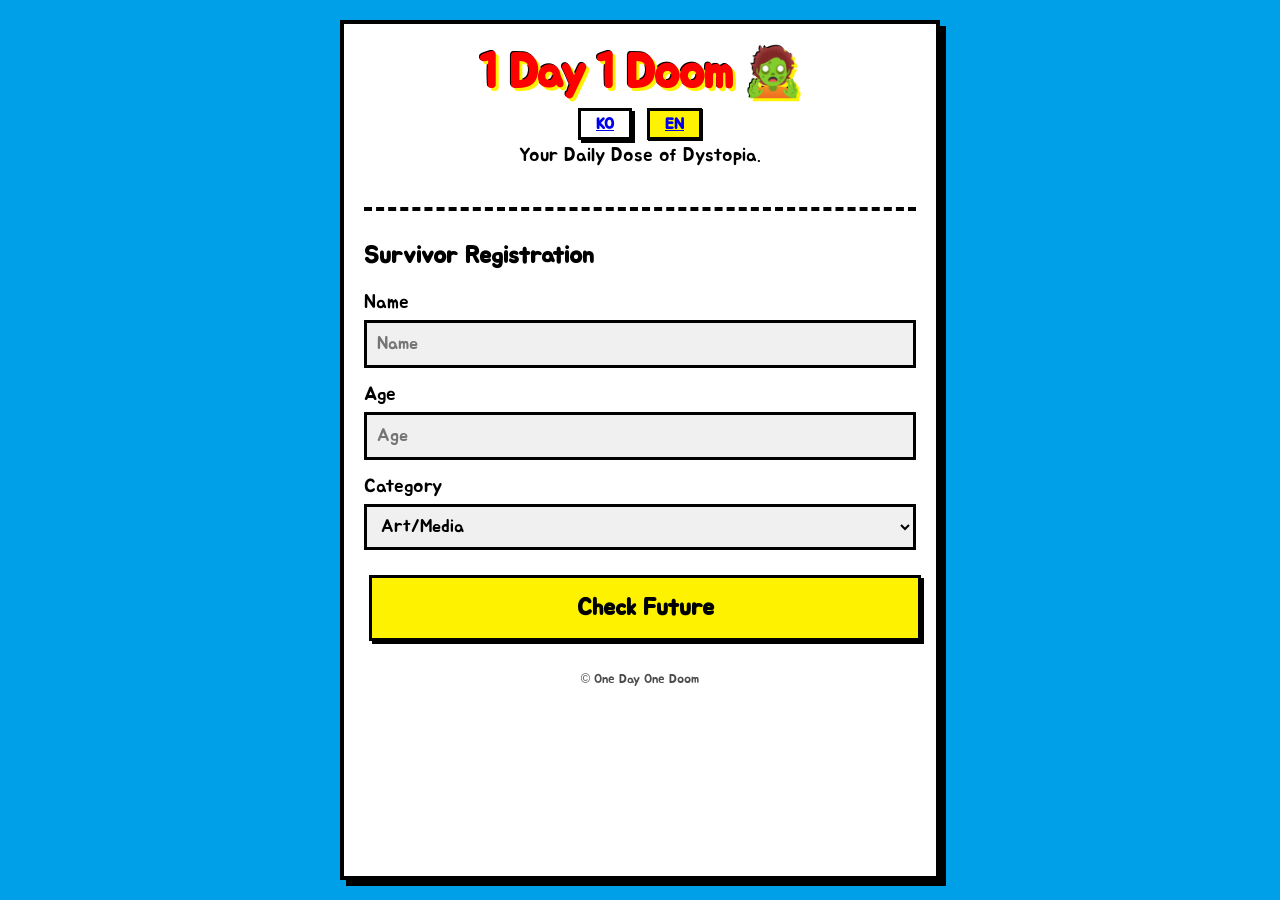
==== docs/index.html @ dca524b6 "feat: Implement bilingual support with /ko and /en structure" ====
<!DOCTYPE html>
<html lang="en">

<head>
    <meta charset="UTF-8">
    <meta name="viewport" content="width=device-width, initial-scale=1.0">
    <title>One Day One Doom</title>

    <!-- Default OG Tags (Generic/English) -->
    <meta property="og:type" content="website">
    <meta property="og:url" content="https://1day1doom.com/">
    <meta property="og:title" content="1 Day 1 Doom 🧟">
    <meta property="og:description" content="Your Daily Dose of Dystopia. Delivering your doom today.">
    <meta property="og:image" content="https://1day1doom.com/public/og-image.jpg">
    <meta property="og:image:width" content="1200">
    <meta property="og:image:height" content="630">

    <script>
        // Redirect based on browser language
        const lang = navigator.language || navigator.userLanguage;
        if (lang.toLowerCase().startsWith('ko')) {
            window.location.replace('./ko/');
        } else {
            window.location.replace('./en/');
        }
    </script>
</head>

<body>
    <p>Redirecting to your language...</p>
</body>

</html>
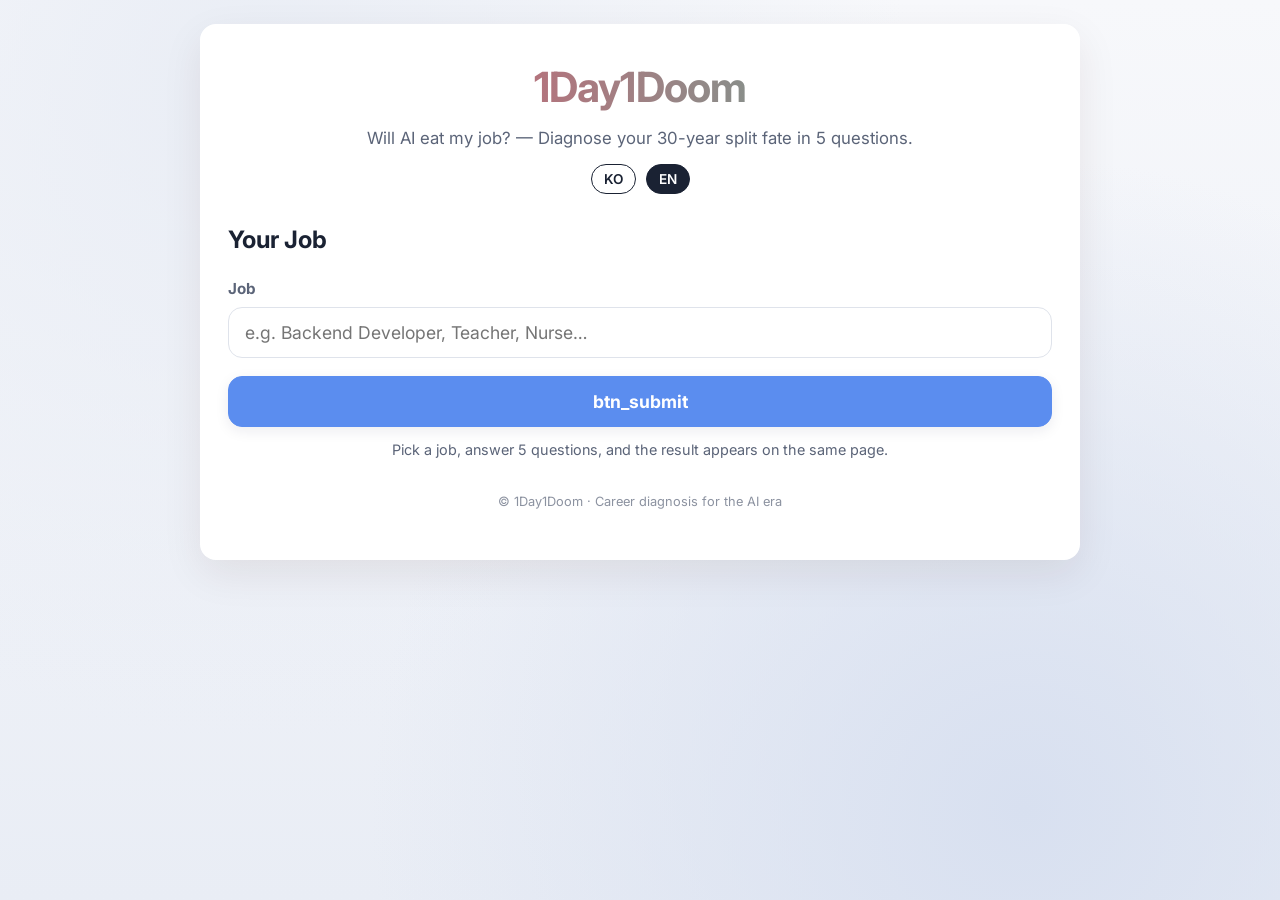
==== commit bb0ecbe6: "Drop images, single-page layout, 12 jobs, 3-locale styling, kill Python pipeline UX changes - Drop a" ====
--- a/docs/index.html
+++ b/docs/index.html
@@ -4,30 +4,34 @@
 <head>
     <meta charset="UTF-8">
     <meta name="viewport" content="width=device-width, initial-scale=1.0">
-    <title>One Day One Doom</title>
+    <title>1Day1Doom — Will AI eat your job?</title>
 
-    <!-- Default OG Tags (Generic/English) -->
     <meta property="og:type" content="website">
     <meta property="og:url" content="https://1day1doom.com/">
-    <meta property="og:title" content="1 Day 1 Doom 🧟">
-    <meta property="og:description" content="Your Daily Dose of Dystopia. Delivering your doom today.">
+    <meta property="og:title" content="1Day1Doom — Will AI eat your job?">
+    <meta property="og:description" content="Diagnose your 30-year split fate in 5 questions. Doom or Bloom?">
     <meta property="og:image" content="https://1day1doom.com/public/og-image.jpg">
     <meta property="og:image:width" content="1200">
     <meta property="og:image:height" content="630">
 
+    <script async src="https://pagead2.googlesyndication.com/pagead/js/adsbygoogle.js?client=ca-pub-6334819180242631"
+        crossorigin="anonymous"></script>
+
     <script>
-        // Redirect based on browser language
-        const lang = navigator.language || navigator.userLanguage;
-        if (lang.toLowerCase().startsWith('ko')) {
-            window.location.replace('./ko/');
-        } else {
-            window.location.replace('./en/');
-        }
+        // Redirect based on browser language. Preserve any URL query params (?job=&persona=)
+        // so deep links from share land on the right localized page with correct state.
+        (function () {
+            const lang = (navigator.language || navigator.userLanguage || "en").toLowerCase();
+            let target = "./en/";
+            if (lang.startsWith("ko")) target = "./ko/";
+            else if (lang.startsWith("ja")) target = "./ja/";
+            window.location.replace(target + window.location.search + window.location.hash);
+        })();
     </script>
 </head>
 
 <body>
-    <p>Redirecting to your language...</p>
+    <p>Redirecting to your language…</p>
 </body>
 
-</html>+</html>
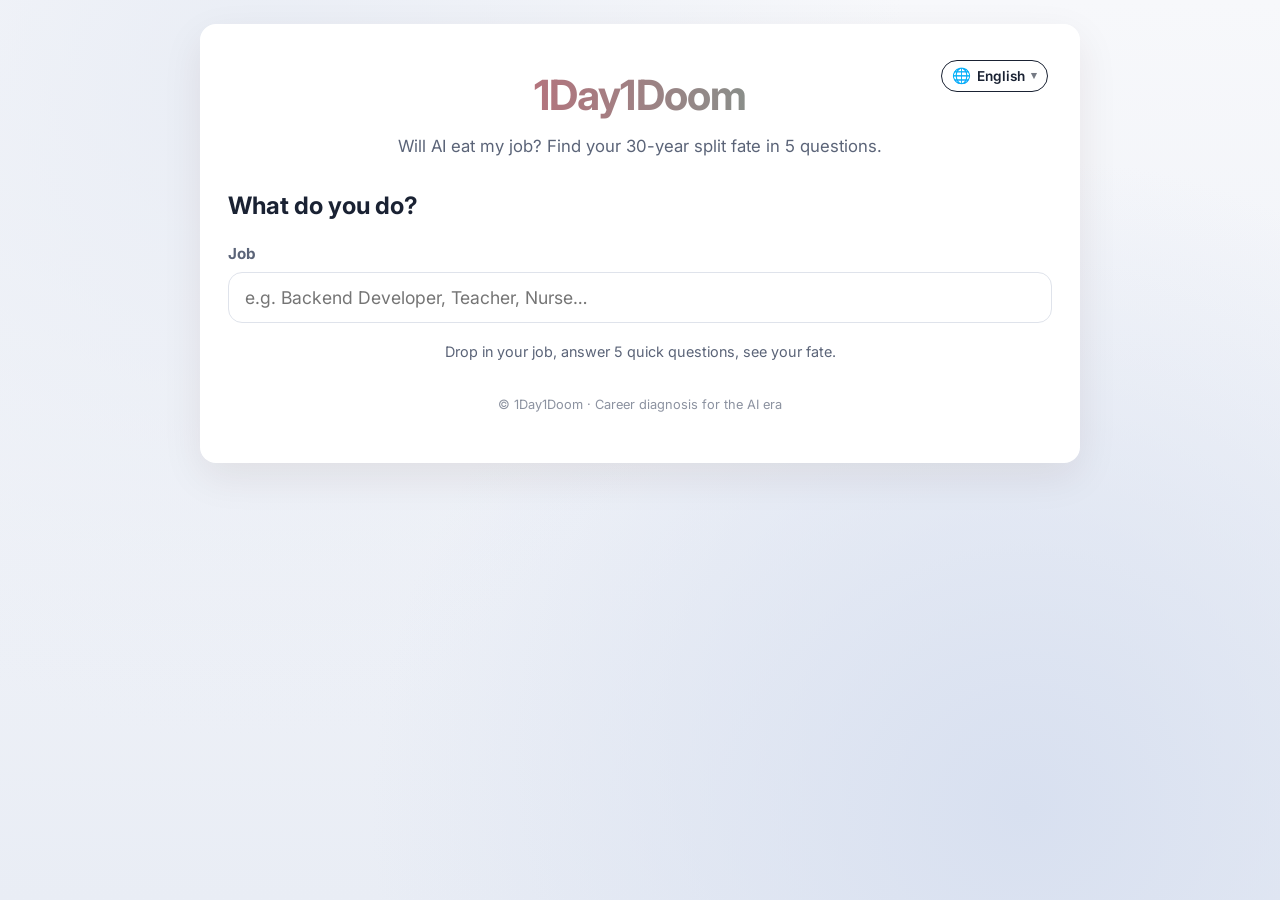
==== commit 089847ee: "Tone polish across 6 locales + de-fatalize bias_label + favicon UI/quiz copy reworked from 7 expert " ====
--- a/docs/index.html
+++ b/docs/index.html
@@ -4,12 +4,13 @@
 <head>
     <meta charset="UTF-8">
     <meta name="viewport" content="width=device-width, initial-scale=1.0">
-    <title>1Day1Doom — Will AI eat your job?</title>
+    <title>1Day1Doom — Will AI eat my job?</title>
+    <link rel="icon" type="image/svg+xml" href="public/favicon.svg">
 
     <meta property="og:type" content="website">
     <meta property="og:url" content="https://1day1doom.com/">
-    <meta property="og:title" content="1Day1Doom — Will AI eat your job?">
-    <meta property="og:description" content="Diagnose your 30-year split fate in 5 questions. Doom or Bloom?">
+    <meta property="og:title" content="1Day1Doom — Will AI eat my job?">
+    <meta property="og:description" content="Find your 30-year split fate in 5 questions. Doom or Bloom?">
     <meta property="og:image" content="https://1day1doom.com/public/og-image.jpg">
     <meta property="og:image:width" content="1200">
     <meta property="og:image:height" content="630">
@@ -25,6 +26,9 @@
             let target = "./en/";
             if (lang.startsWith("ko")) target = "./ko/";
             else if (lang.startsWith("ja")) target = "./ja/";
+            else if (lang.startsWith("zh-tw") || lang.startsWith("zh-hk") || lang.startsWith("zh-mo")) target = "./zh-tw/";
+            else if (lang.startsWith("es")) target = "./es/";
+            else if (lang.startsWith("de")) target = "./de/";
             window.location.replace(target + window.location.search + window.location.hash);
         })();
     </script>
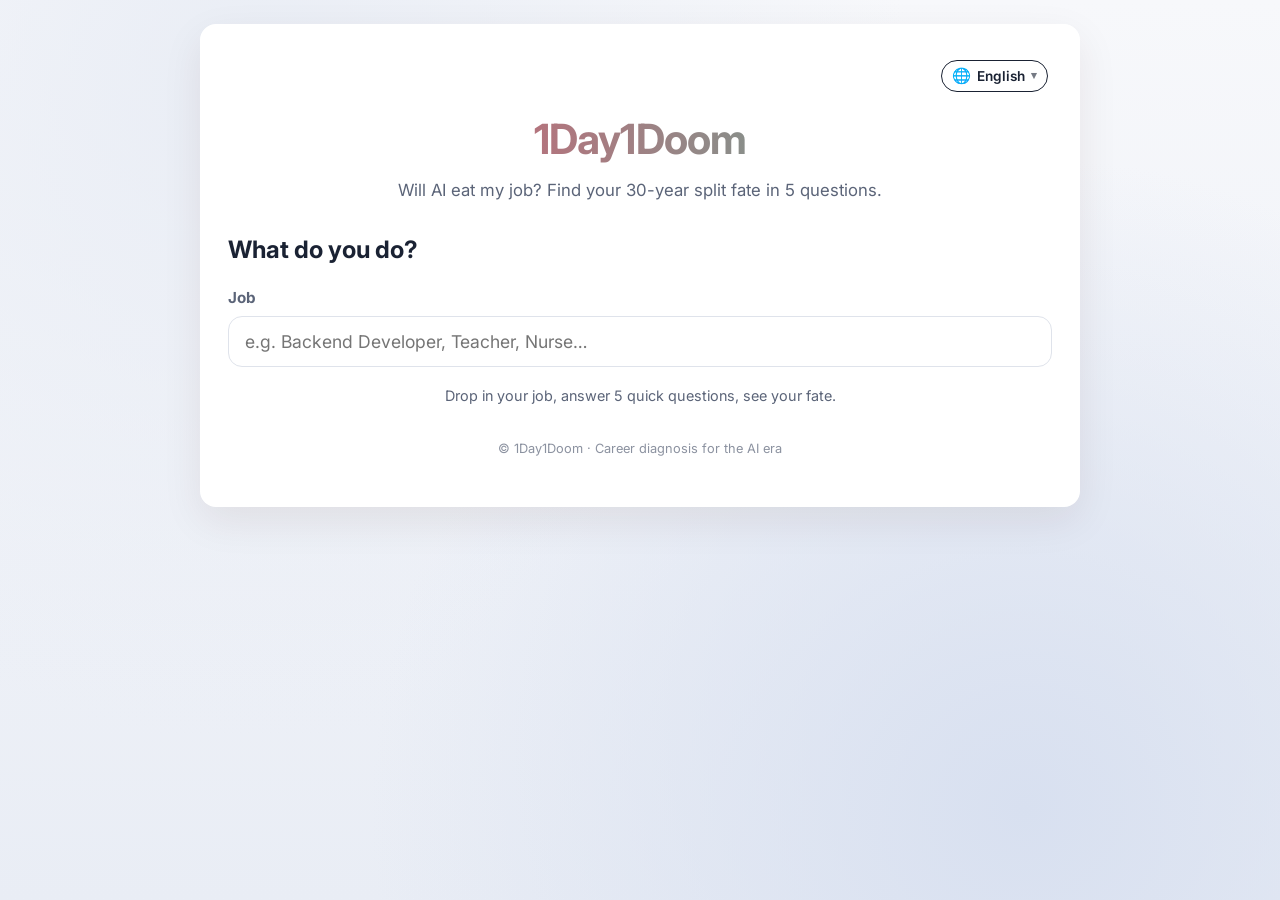
==== commit a10c2d62: "Redraw og-image to match the brand (1200×630) + on-brand SVG source The previous og-image.jpg was 63" ====
--- a/docs/index.html
+++ b/docs/index.html
@@ -11,7 +11,7 @@
     <meta property="og:url" content="https://1day1doom.com/">
     <meta property="og:title" content="1Day1Doom — Will AI eat my job?">
     <meta property="og:description" content="Find your 30-year split fate in 5 questions. Doom or Bloom?">
-    <meta property="og:image" content="https://1day1doom.com/public/og-image.jpg">
+    <meta property="og:image" content="https://1day1doom.com/public/og-image.png">
     <meta property="og:image:width" content="1200">
     <meta property="og:image:height" content="630">
 
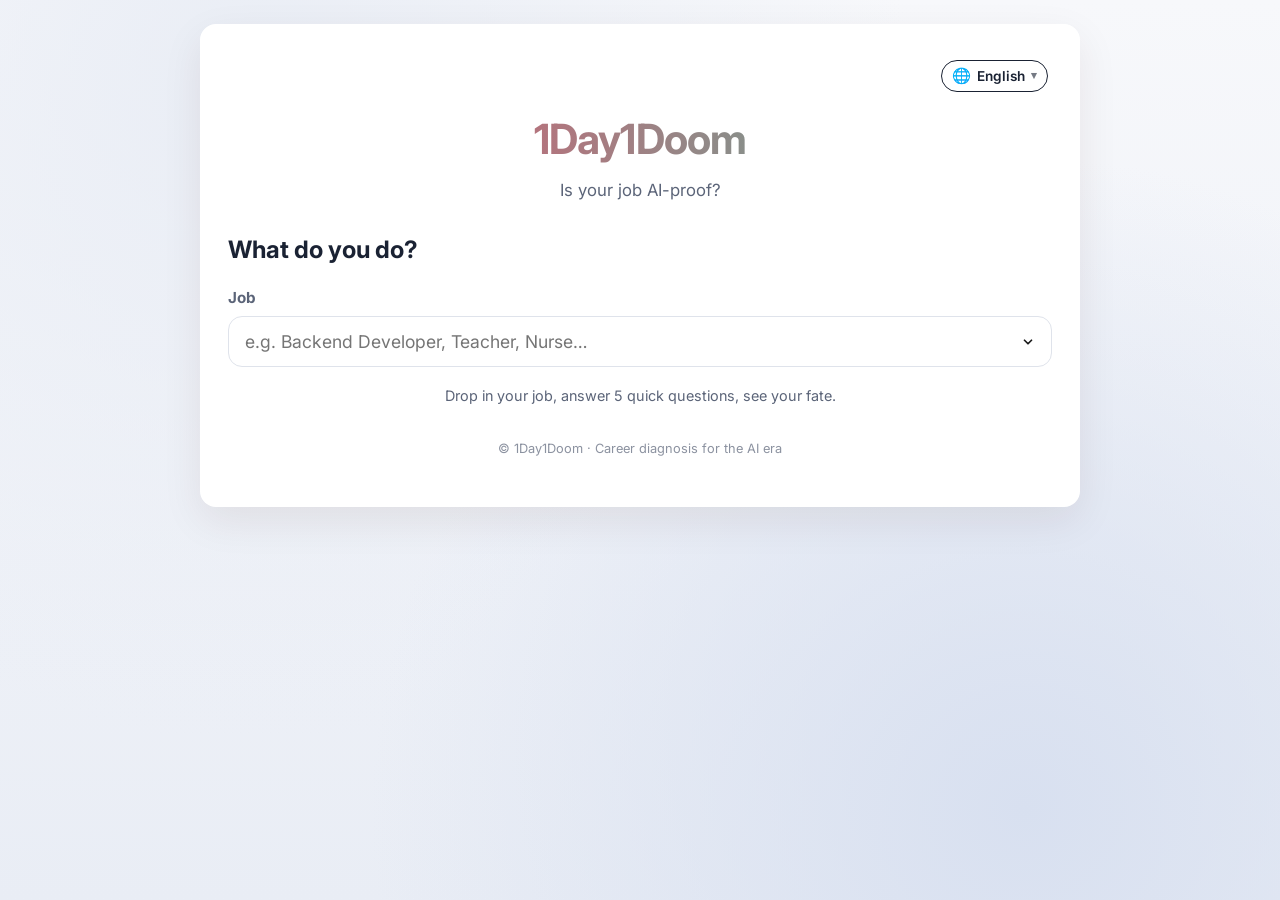
==== commit ac52157b: "SEO: robots.txt + JSON-LD + canonical/hreflang/twitter/og:locale 기존 빠진 항목 한 PR로 묶어 보강.  추가: - docs/r" ====
--- a/docs/index.html
+++ b/docs/index.html
@@ -5,7 +5,17 @@
     <meta charset="UTF-8">
     <meta name="viewport" content="width=device-width, initial-scale=1.0">
     <title>1Day1Doom — Will AI eat my job?</title>
+    <meta name="description" content="Find your 30-year split fate in 5 questions. Doom Path or Bloom Path — which one is yours?">
     <link rel="icon" type="image/svg+xml" href="public/favicon.svg">
+
+    <link rel="canonical" href="https://1day1doom.com/">
+    <link rel="alternate" hreflang="x-default" href="https://1day1doom.com/">
+    <link rel="alternate" hreflang="ko" href="https://1day1doom.com/ko/">
+    <link rel="alternate" hreflang="en" href="https://1day1doom.com/en/">
+    <link rel="alternate" hreflang="ja" href="https://1day1doom.com/ja/">
+    <link rel="alternate" hreflang="zh-TW" href="https://1day1doom.com/zh-tw/">
+    <link rel="alternate" hreflang="es" href="https://1day1doom.com/es/">
+    <link rel="alternate" hreflang="de" href="https://1day1doom.com/de/">
 
     <meta property="og:type" content="website">
     <meta property="og:url" content="https://1day1doom.com/">
@@ -14,6 +24,38 @@
     <meta property="og:image" content="https://1day1doom.com/public/og-image.png">
     <meta property="og:image:width" content="1200">
     <meta property="og:image:height" content="630">
+    <meta property="og:locale" content="en_US">
+    <meta property="og:locale:alternate" content="ko_KR">
+    <meta property="og:locale:alternate" content="ja_JP">
+    <meta property="og:locale:alternate" content="zh_TW">
+    <meta property="og:locale:alternate" content="es_ES">
+    <meta property="og:locale:alternate" content="de_DE">
+    <meta name="twitter:card" content="summary_large_image">
+    <meta name="twitter:title" content="1Day1Doom — Will AI eat my job?">
+    <meta name="twitter:description" content="Find your 30-year split fate in 5 questions. Doom or Bloom?">
+    <meta name="twitter:image" content="https://1day1doom.com/public/og-image.png">
+
+    <script type="application/ld+json">
+    {
+        "@context": "https://schema.org",
+        "@graph": [
+            {
+                "@type": "WebSite",
+                "@id": "https://1day1doom.com/#website",
+                "name": "1Day1Doom",
+                "url": "https://1day1doom.com/",
+                "inLanguage": ["ko", "en", "ja", "zh-TW", "es", "de"]
+            },
+            {
+                "@type": "Organization",
+                "@id": "https://1day1doom.com/#organization",
+                "name": "1Day1Doom",
+                "url": "https://1day1doom.com/",
+                "logo": "https://1day1doom.com/public/favicon.svg"
+            }
+        ]
+    }
+    </script>
 
     <script async src="https://pagead2.googlesyndication.com/pagead/js/adsbygoogle.js?client=ca-pub-6334819180242631"
         crossorigin="anonymous"></script>
